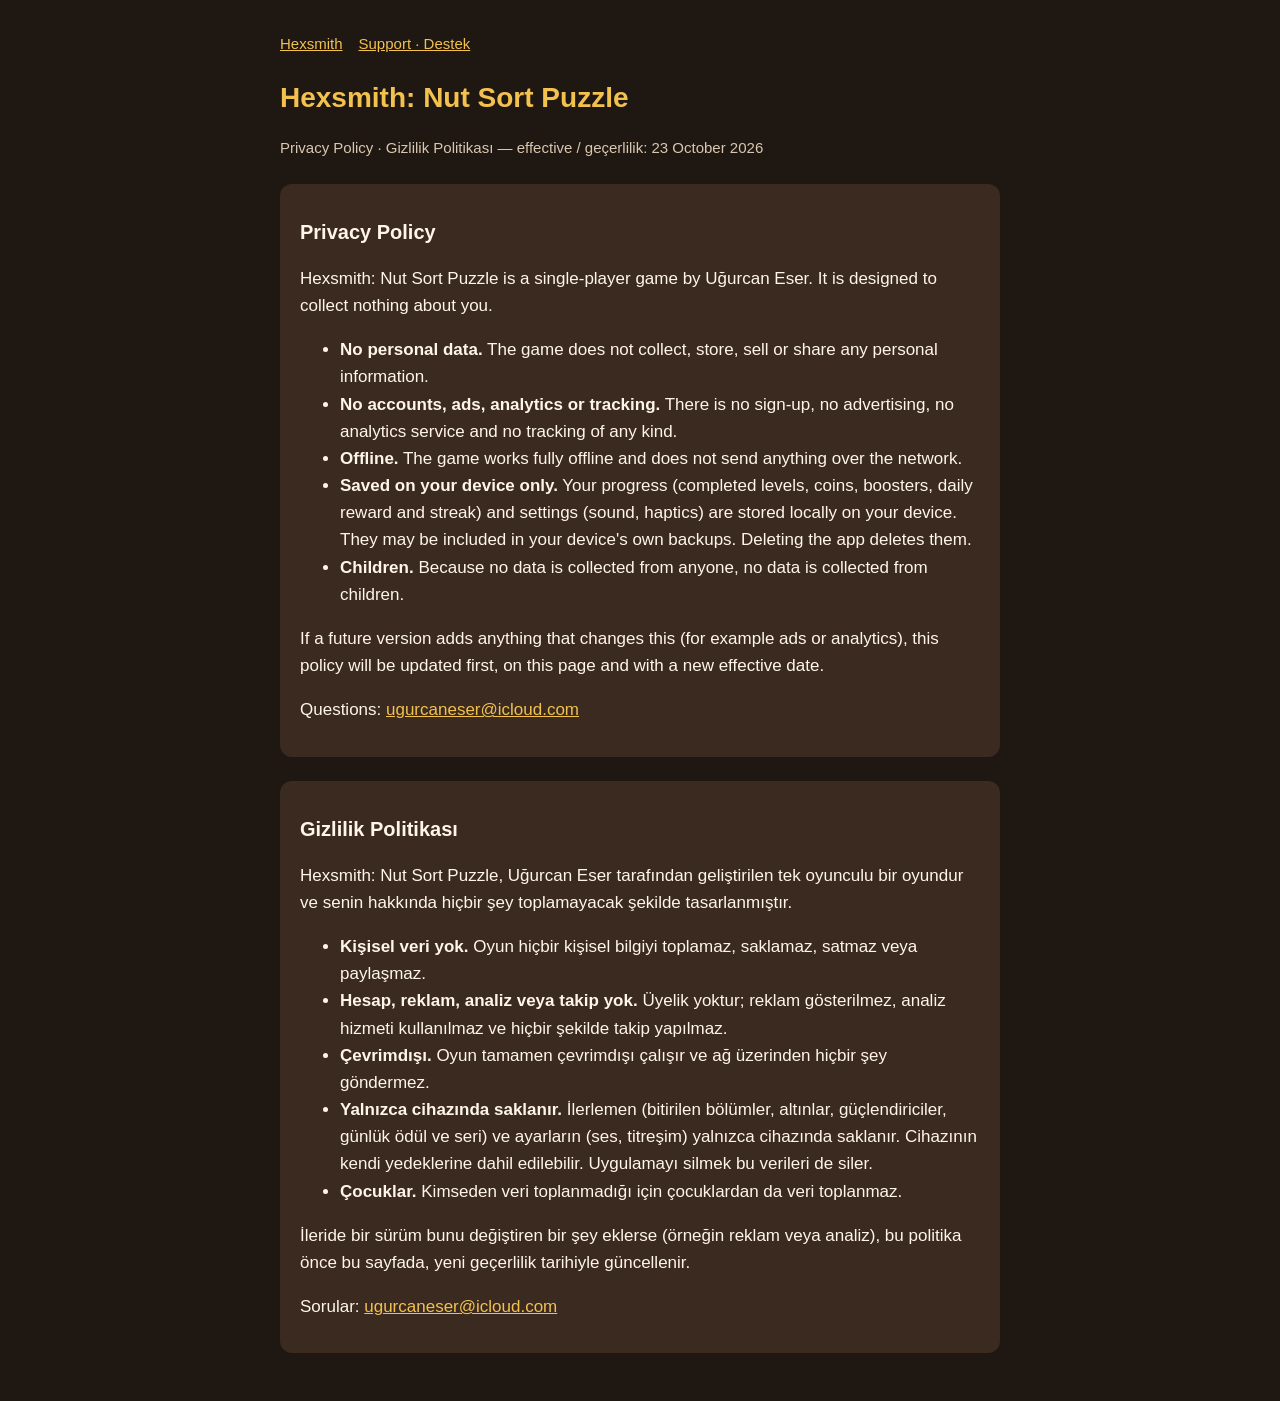
==== privacy/index.html @ e427c7c0 "feat: add Hexsmith privacy policy and support pages" ====
<!doctype html>
<html lang="en">
<head>
<meta charset="utf-8">
<meta name="viewport" content="width=device-width, initial-scale=1">
<title>Hexsmith – Privacy Policy / Gizlilik Politikası</title>
<link rel="icon" href="../icon.png">
<link rel="stylesheet" href="../style.css">
</head>
<body>
<main>
  <nav><a href="../">Hexsmith</a><a href="../support/">Support · Destek</a></nav>
  <h1>Hexsmith: Nut Sort Puzzle</h1>
  <p class="muted">Privacy Policy · Gizlilik Politikası — effective / geçerlilik: 23 October 2026</p>

  <section lang="en">
    <h2>Privacy Policy</h2>
    <p>Hexsmith: Nut Sort Puzzle is a single-player game by Uğurcan Eser. It is designed to collect nothing about you.</p>
    <ul>
      <li><strong>No personal data.</strong> The game does not collect, store, sell or share any personal information.</li>
      <li><strong>No accounts, ads, analytics or tracking.</strong> There is no sign-up, no advertising, no analytics service and no tracking of any kind.</li>
      <li><strong>Offline.</strong> The game works fully offline and does not send anything over the network.</li>
      <li><strong>Saved on your device only.</strong> Your progress (completed levels, coins, boosters, daily reward and streak) and settings (sound, haptics) are stored locally on your device. They may be included in your device's own backups. Deleting the app deletes them.</li>
      <li><strong>Children.</strong> Because no data is collected from anyone, no data is collected from children.</li>
    </ul>
    <p>If a future version adds anything that changes this (for example ads or analytics), this policy will be updated first, on this page and with a new effective date.</p>
    <p>Questions: <a href="mailto:ugurcaneser@icloud.com">ugurcaneser@icloud.com</a></p>
  </section>

  <section lang="tr">
    <h2>Gizlilik Politikası</h2>
    <p>Hexsmith: Nut Sort Puzzle, Uğurcan Eser tarafından geliştirilen tek oyunculu bir oyundur ve senin hakkında hiçbir şey toplamayacak şekilde tasarlanmıştır.</p>
    <ul>
      <li><strong>Kişisel veri yok.</strong> Oyun hiçbir kişisel bilgiyi toplamaz, saklamaz, satmaz veya paylaşmaz.</li>
      <li><strong>Hesap, reklam, analiz veya takip yok.</strong> Üyelik yoktur; reklam gösterilmez, analiz hizmeti kullanılmaz ve hiçbir şekilde takip yapılmaz.</li>
      <li><strong>Çevrimdışı.</strong> Oyun tamamen çevrimdışı çalışır ve ağ üzerinden hiçbir şey göndermez.</li>
      <li><strong>Yalnızca cihazında saklanır.</strong> İlerlemen (bitirilen bölümler, altınlar, güçlendiriciler, günlük ödül ve seri) ve ayarların (ses, titreşim) yalnızca cihazında saklanır. Cihazının kendi yedeklerine dahil edilebilir. Uygulamayı silmek bu verileri de siler.</li>
      <li><strong>Çocuklar.</strong> Kimseden veri toplanmadığı için çocuklardan da veri toplanmaz.</li>
    </ul>
    <p>İleride bir sürüm bunu değiştiren bir şey eklerse (örneğin reklam veya analiz), bu politika önce bu sayfada, yeni geçerlilik tarihiyle güncellenir.</p>
    <p>Sorular: <a href="mailto:ugurcaneser@icloud.com">ugurcaneser@icloud.com</a></p>
  </section>
</main>
</body>
</html>
---- style.css ----
:root { --bg: #1f1712; --card: #3a2a20; --text: #fff6e8; --muted: #d9c8b0; --accent: #f2c14e; }
body { margin: 0; background: var(--bg); color: var(--text);
       font: 17px/1.6 -apple-system, BlinkMacSystemFont, "Segoe UI", Roboto, sans-serif; }
main { max-width: 720px; margin: 0 auto; padding: 32px 16px 48px; }
h1 { color: var(--accent); font-size: 28px; margin: 0 0 4px; }
h2 { font-size: 20px; margin: 28px 0 8px; }
h3 { font-size: 17px; margin: 18px 0 2px; }
section { background: var(--card); border-radius: 12px; padding: 4px 20px 16px; margin-top: 24px; }
p, li { color: var(--text); }
.muted { color: var(--muted); font-size: 15px; }
a { color: var(--accent); }
nav { font-size: 15px; margin-bottom: 20px; }
nav a { margin-right: 16px; }
.icon { width: 128px; height: 128px; border-radius: 28px; }
.hero { text-align: center; }
.hero h1 { font-size: 36px; margin-top: 12px; }
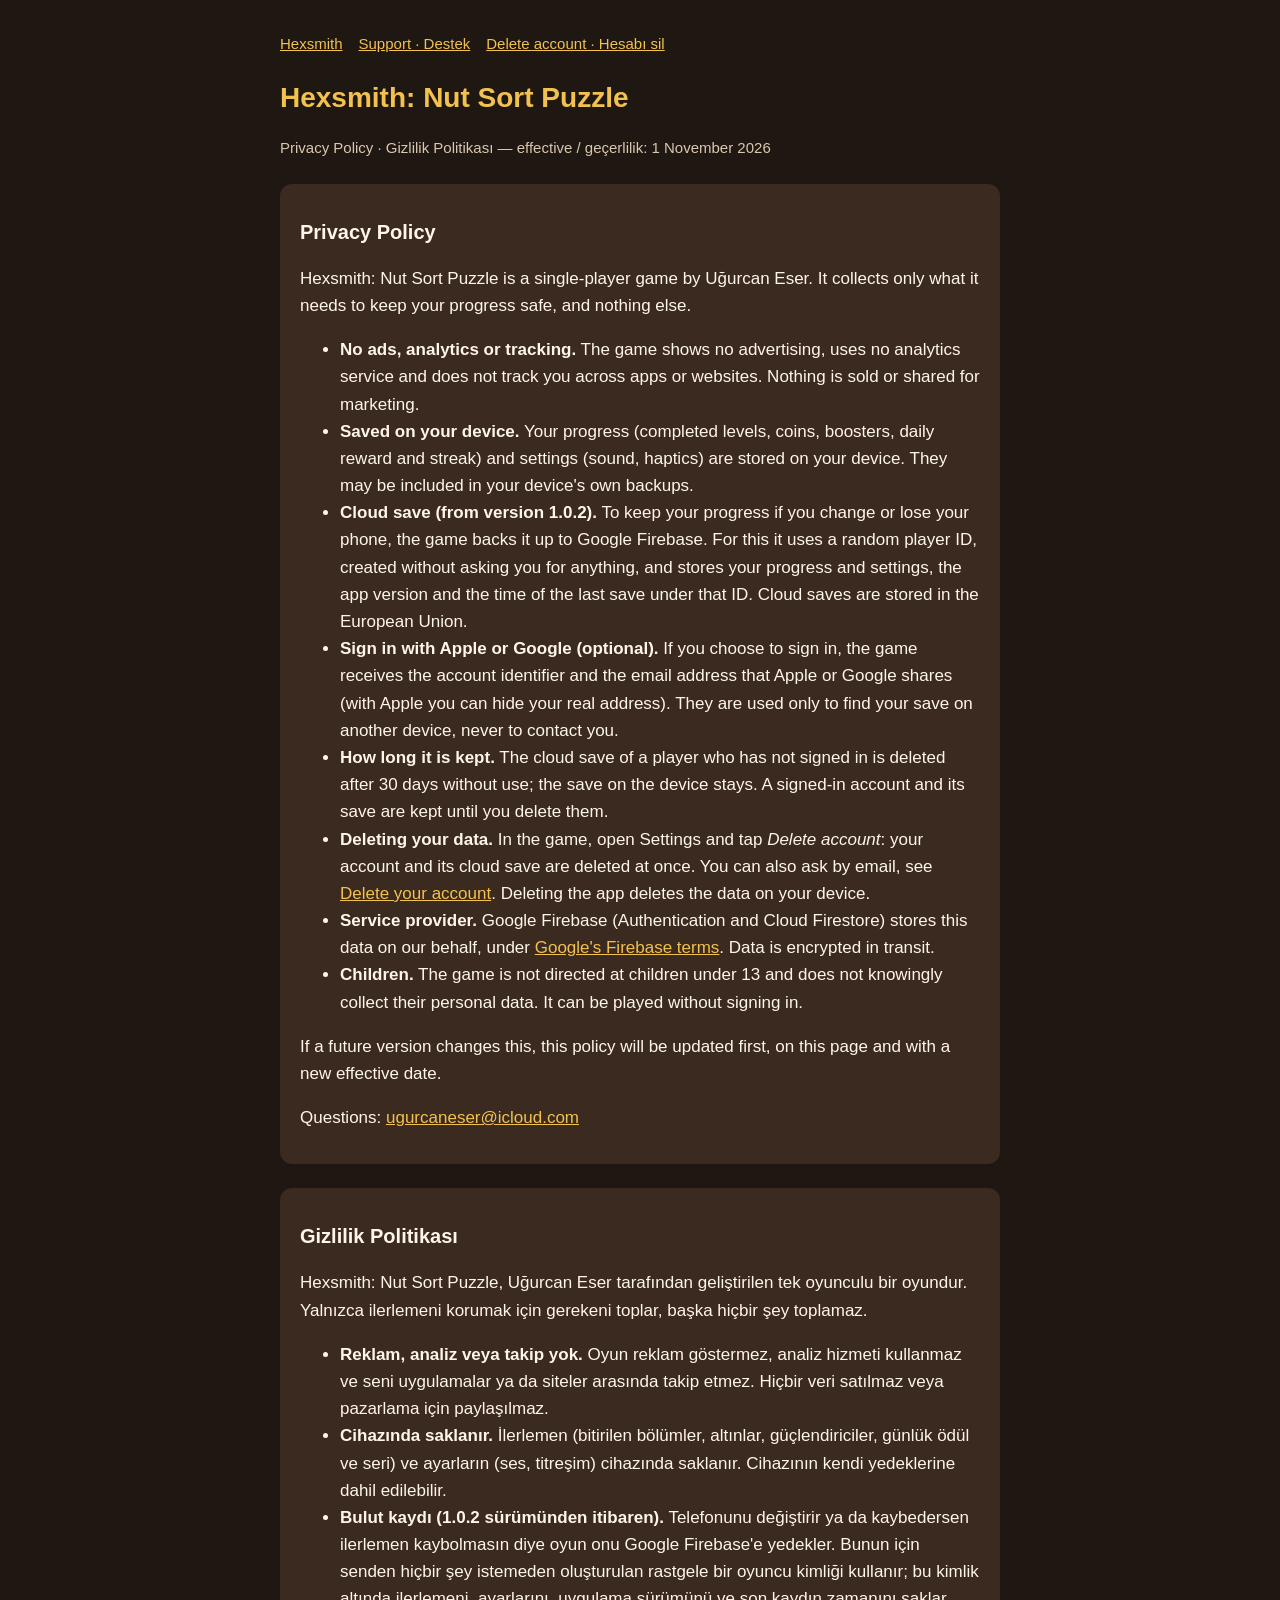
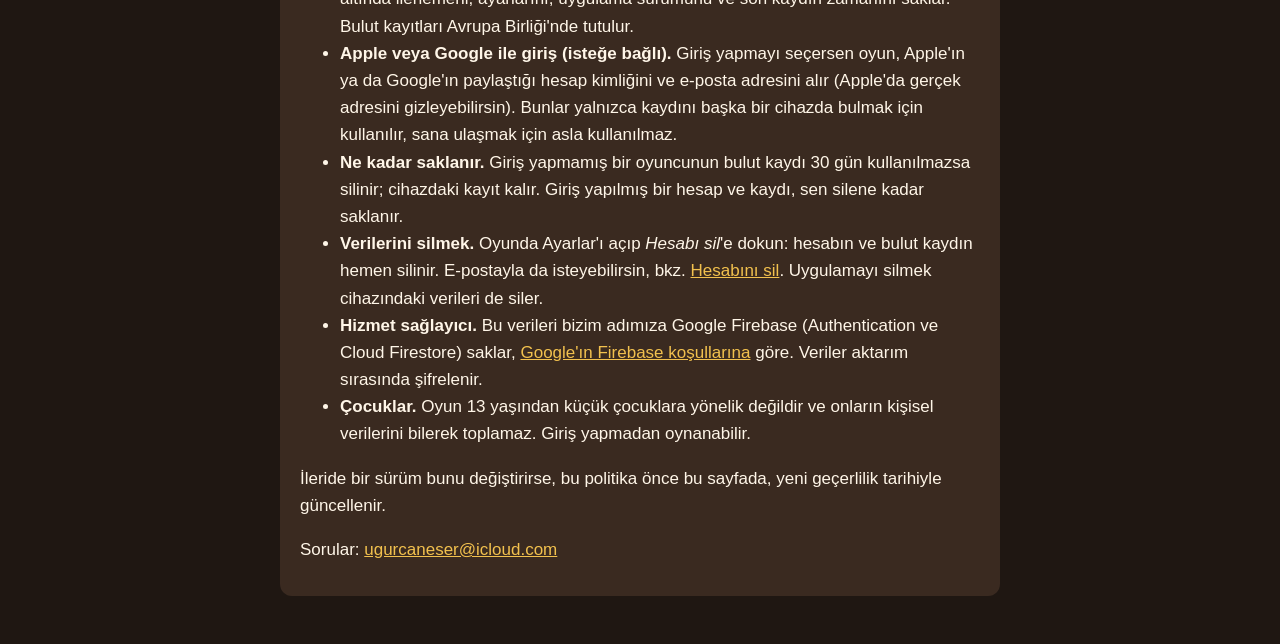
==== commit 25301977: "feat: describe the cloud save and add an account deletion page The privacy policy covers the cloud s" ====
--- a/privacy/index.html
+++ b/privacy/index.html
@@ -9,35 +9,41 @@
 </head>
 <body>
 <main>
-  <nav><a href="../">Hexsmith</a><a href="../support/">Support · Destek</a></nav>
+  <nav><a href="../">Hexsmith</a><a href="../support/">Support · Destek</a><a href="../delete-account/">Delete account · Hesabı sil</a></nav>
   <h1>Hexsmith: Nut Sort Puzzle</h1>
-  <p class="muted">Privacy Policy · Gizlilik Politikası — effective / geçerlilik: 23 October 2026</p>
+  <p class="muted">Privacy Policy · Gizlilik Politikası — effective / geçerlilik: 1 November 2026</p>
 
   <section lang="en">
     <h2>Privacy Policy</h2>
-    <p>Hexsmith: Nut Sort Puzzle is a single-player game by Uğurcan Eser. It is designed to collect nothing about you.</p>
+    <p>Hexsmith: Nut Sort Puzzle is a single-player game by Uğurcan Eser. It collects only what it needs to keep your progress safe, and nothing else.</p>
     <ul>
-      <li><strong>No personal data.</strong> The game does not collect, store, sell or share any personal information.</li>
-      <li><strong>No accounts, ads, analytics or tracking.</strong> There is no sign-up, no advertising, no analytics service and no tracking of any kind.</li>
-      <li><strong>Offline.</strong> The game works fully offline and does not send anything over the network.</li>
-      <li><strong>Saved on your device only.</strong> Your progress (completed levels, coins, boosters, daily reward and streak) and settings (sound, haptics) are stored locally on your device. They may be included in your device's own backups. Deleting the app deletes them.</li>
-      <li><strong>Children.</strong> Because no data is collected from anyone, no data is collected from children.</li>
+      <li><strong>No ads, analytics or tracking.</strong> The game shows no advertising, uses no analytics service and does not track you across apps or websites. Nothing is sold or shared for marketing.</li>
+      <li><strong>Saved on your device.</strong> Your progress (completed levels, coins, boosters, daily reward and streak) and settings (sound, haptics) are stored on your device. They may be included in your device's own backups.</li>
+      <li><strong>Cloud save (from version 1.0.2).</strong> To keep your progress if you change or lose your phone, the game backs it up to Google Firebase. For this it uses a random player ID, created without asking you for anything, and stores your progress and settings, the app version and the time of the last save under that ID. Cloud saves are stored in the European Union.</li>
+      <li><strong>Sign in with Apple or Google (optional).</strong> If you choose to sign in, the game receives the account identifier and the email address that Apple or Google shares (with Apple you can hide your real address). They are used only to find your save on another device, never to contact you.</li>
+      <li><strong>How long it is kept.</strong> The cloud save of a player who has not signed in is deleted after 30 days without use; the save on the device stays. A signed-in account and its save are kept until you delete them.</li>
+      <li><strong>Deleting your data.</strong> In the game, open Settings and tap <em>Delete account</em>: your account and its cloud save are deleted at once. You can also ask by email, see <a href="../delete-account/">Delete your account</a>. Deleting the app deletes the data on your device.</li>
+      <li><strong>Service provider.</strong> Google Firebase (Authentication and Cloud Firestore) stores this data on our behalf, under <a href="https://firebase.google.com/support/privacy">Google's Firebase terms</a>. Data is encrypted in transit.</li>
+      <li><strong>Children.</strong> The game is not directed at children under 13 and does not knowingly collect their personal data. It can be played without signing in.</li>
     </ul>
-    <p>If a future version adds anything that changes this (for example ads or analytics), this policy will be updated first, on this page and with a new effective date.</p>
+    <p>If a future version changes this, this policy will be updated first, on this page and with a new effective date.</p>
     <p>Questions: <a href="mailto:ugurcaneser@icloud.com">ugurcaneser@icloud.com</a></p>
   </section>
 
   <section lang="tr">
     <h2>Gizlilik Politikası</h2>
-    <p>Hexsmith: Nut Sort Puzzle, Uğurcan Eser tarafından geliştirilen tek oyunculu bir oyundur ve senin hakkında hiçbir şey toplamayacak şekilde tasarlanmıştır.</p>
+    <p>Hexsmith: Nut Sort Puzzle, Uğurcan Eser tarafından geliştirilen tek oyunculu bir oyundur. Yalnızca ilerlemeni korumak için gerekeni toplar, başka hiçbir şey toplamaz.</p>
     <ul>
-      <li><strong>Kişisel veri yok.</strong> Oyun hiçbir kişisel bilgiyi toplamaz, saklamaz, satmaz veya paylaşmaz.</li>
-      <li><strong>Hesap, reklam, analiz veya takip yok.</strong> Üyelik yoktur; reklam gösterilmez, analiz hizmeti kullanılmaz ve hiçbir şekilde takip yapılmaz.</li>
-      <li><strong>Çevrimdışı.</strong> Oyun tamamen çevrimdışı çalışır ve ağ üzerinden hiçbir şey göndermez.</li>
-      <li><strong>Yalnızca cihazında saklanır.</strong> İlerlemen (bitirilen bölümler, altınlar, güçlendiriciler, günlük ödül ve seri) ve ayarların (ses, titreşim) yalnızca cihazında saklanır. Cihazının kendi yedeklerine dahil edilebilir. Uygulamayı silmek bu verileri de siler.</li>
-      <li><strong>Çocuklar.</strong> Kimseden veri toplanmadığı için çocuklardan da veri toplanmaz.</li>
+      <li><strong>Reklam, analiz veya takip yok.</strong> Oyun reklam göstermez, analiz hizmeti kullanmaz ve seni uygulamalar ya da siteler arasında takip etmez. Hiçbir veri satılmaz veya pazarlama için paylaşılmaz.</li>
+      <li><strong>Cihazında saklanır.</strong> İlerlemen (bitirilen bölümler, altınlar, güçlendiriciler, günlük ödül ve seri) ve ayarların (ses, titreşim) cihazında saklanır. Cihazının kendi yedeklerine dahil edilebilir.</li>
+      <li><strong>Bulut kaydı (1.0.2 sürümünden itibaren).</strong> Telefonunu değiştirir ya da kaybedersen ilerlemen kaybolmasın diye oyun onu Google Firebase'e yedekler. Bunun için senden hiçbir şey istemeden oluşturulan rastgele bir oyuncu kimliği kullanır; bu kimlik altında ilerlemeni, ayarlarını, uygulama sürümünü ve son kaydın zamanını saklar. Bulut kayıtları Avrupa Birliği'nde tutulur.</li>
+      <li><strong>Apple veya Google ile giriş (isteğe bağlı).</strong> Giriş yapmayı seçersen oyun, Apple'ın ya da Google'ın paylaştığı hesap kimliğini ve e-posta adresini alır (Apple'da gerçek adresini gizleyebilirsin). Bunlar yalnızca kaydını başka bir cihazda bulmak için kullanılır, sana ulaşmak için asla kullanılmaz.</li>
+      <li><strong>Ne kadar saklanır.</strong> Giriş yapmamış bir oyuncunun bulut kaydı 30 gün kullanılmazsa silinir; cihazdaki kayıt kalır. Giriş yapılmış bir hesap ve kaydı, sen silene kadar saklanır.</li>
+      <li><strong>Verilerini silmek.</strong> Oyunda Ayarlar'ı açıp <em>Hesabı sil</em>'e dokun: hesabın ve bulut kaydın hemen silinir. E-postayla da isteyebilirsin, bkz. <a href="../delete-account/">Hesabını sil</a>. Uygulamayı silmek cihazındaki verileri de siler.</li>
+      <li><strong>Hizmet sağlayıcı.</strong> Bu verileri bizim adımıza Google Firebase (Authentication ve Cloud Firestore) saklar, <a href="https://firebase.google.com/support/privacy">Google'ın Firebase koşullarına</a> göre. Veriler aktarım sırasında şifrelenir.</li>
+      <li><strong>Çocuklar.</strong> Oyun 13 yaşından küçük çocuklara yönelik değildir ve onların kişisel verilerini bilerek toplamaz. Giriş yapmadan oynanabilir.</li>
     </ul>
-    <p>İleride bir sürüm bunu değiştiren bir şey eklerse (örneğin reklam veya analiz), bu politika önce bu sayfada, yeni geçerlilik tarihiyle güncellenir.</p>
+    <p>İleride bir sürüm bunu değiştirirse, bu politika önce bu sayfada, yeni geçerlilik tarihiyle güncellenir.</p>
     <p>Sorular: <a href="mailto:ugurcaneser@icloud.com">ugurcaneser@icloud.com</a></p>
   </section>
 </main>
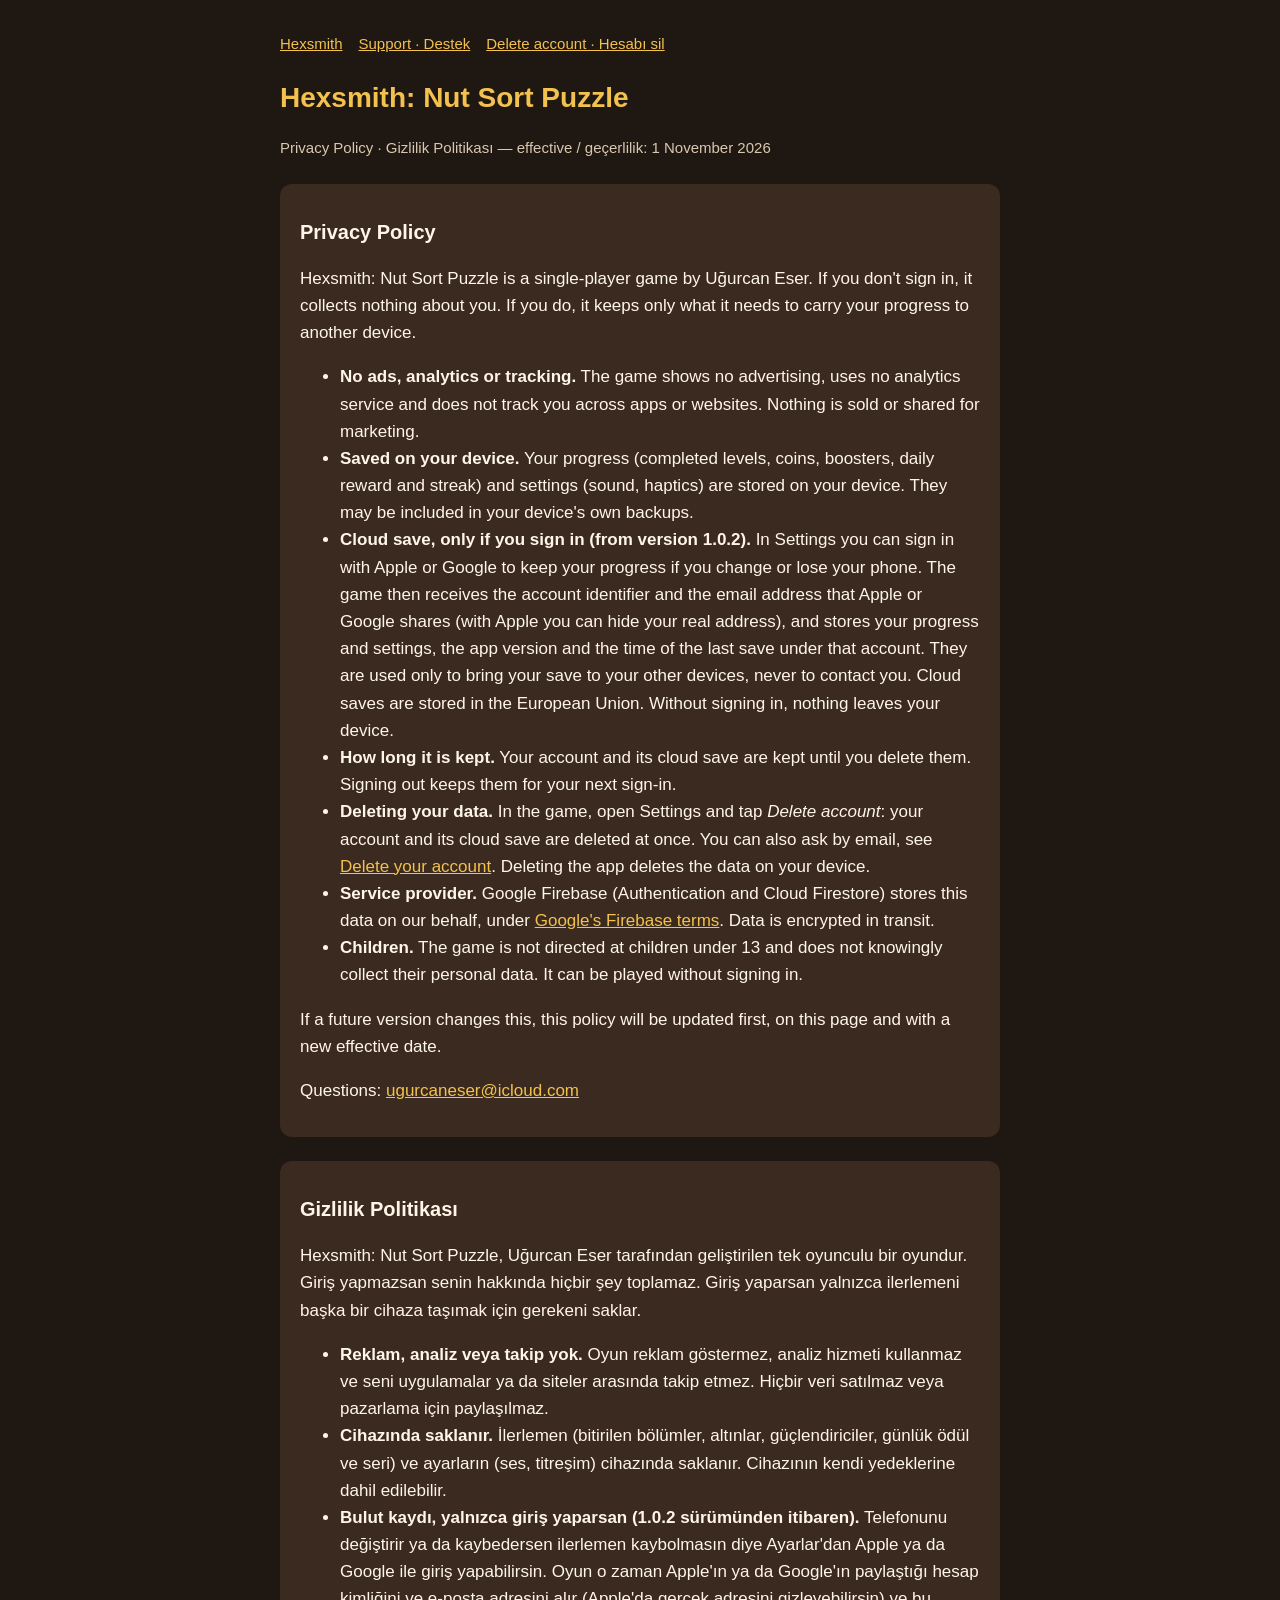
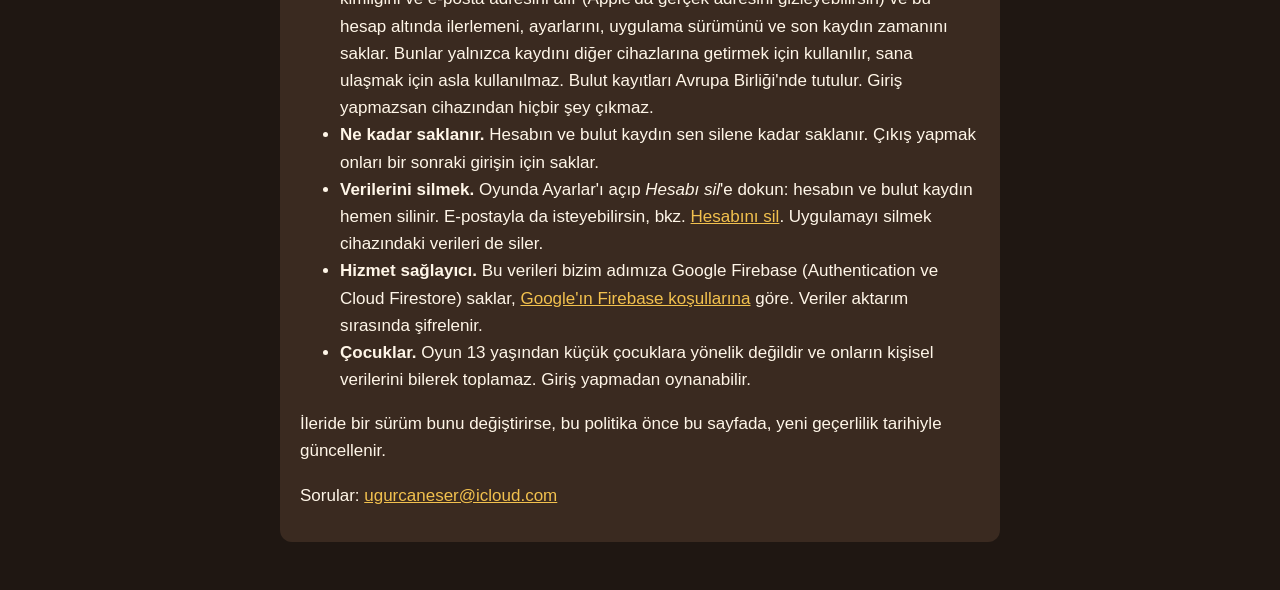
==== commit a0410654: "docs: keep the cloud save to players who sign in Guests are no longer backed up: nothing leaves the " ====
--- a/privacy/index.html
+++ b/privacy/index.html
@@ -15,13 +15,12 @@
 
   <section lang="en">
     <h2>Privacy Policy</h2>
-    <p>Hexsmith: Nut Sort Puzzle is a single-player game by Uğurcan Eser. It collects only what it needs to keep your progress safe, and nothing else.</p>
+    <p>Hexsmith: Nut Sort Puzzle is a single-player game by Uğurcan Eser. If you don't sign in, it collects nothing about you. If you do, it keeps only what it needs to carry your progress to another device.</p>
     <ul>
       <li><strong>No ads, analytics or tracking.</strong> The game shows no advertising, uses no analytics service and does not track you across apps or websites. Nothing is sold or shared for marketing.</li>
       <li><strong>Saved on your device.</strong> Your progress (completed levels, coins, boosters, daily reward and streak) and settings (sound, haptics) are stored on your device. They may be included in your device's own backups.</li>
-      <li><strong>Cloud save (from version 1.0.2).</strong> To keep your progress if you change or lose your phone, the game backs it up to Google Firebase. For this it uses a random player ID, created without asking you for anything, and stores your progress and settings, the app version and the time of the last save under that ID. Cloud saves are stored in the European Union.</li>
-      <li><strong>Sign in with Apple or Google (optional).</strong> If you choose to sign in, the game receives the account identifier and the email address that Apple or Google shares (with Apple you can hide your real address). They are used only to find your save on another device, never to contact you.</li>
-      <li><strong>How long it is kept.</strong> The cloud save of a player who has not signed in is deleted after 30 days without use; the save on the device stays. A signed-in account and its save are kept until you delete them.</li>
+      <li><strong>Cloud save, only if you sign in (from version 1.0.2).</strong> In Settings you can sign in with Apple or Google to keep your progress if you change or lose your phone. The game then receives the account identifier and the email address that Apple or Google shares (with Apple you can hide your real address), and stores your progress and settings, the app version and the time of the last save under that account. They are used only to bring your save to your other devices, never to contact you. Cloud saves are stored in the European Union. Without signing in, nothing leaves your device.</li>
+      <li><strong>How long it is kept.</strong> Your account and its cloud save are kept until you delete them. Signing out keeps them for your next sign-in.</li>
       <li><strong>Deleting your data.</strong> In the game, open Settings and tap <em>Delete account</em>: your account and its cloud save are deleted at once. You can also ask by email, see <a href="../delete-account/">Delete your account</a>. Deleting the app deletes the data on your device.</li>
       <li><strong>Service provider.</strong> Google Firebase (Authentication and Cloud Firestore) stores this data on our behalf, under <a href="https://firebase.google.com/support/privacy">Google's Firebase terms</a>. Data is encrypted in transit.</li>
       <li><strong>Children.</strong> The game is not directed at children under 13 and does not knowingly collect their personal data. It can be played without signing in.</li>
@@ -32,13 +31,12 @@
 
   <section lang="tr">
     <h2>Gizlilik Politikası</h2>
-    <p>Hexsmith: Nut Sort Puzzle, Uğurcan Eser tarafından geliştirilen tek oyunculu bir oyundur. Yalnızca ilerlemeni korumak için gerekeni toplar, başka hiçbir şey toplamaz.</p>
+    <p>Hexsmith: Nut Sort Puzzle, Uğurcan Eser tarafından geliştirilen tek oyunculu bir oyundur. Giriş yapmazsan senin hakkında hiçbir şey toplamaz. Giriş yaparsan yalnızca ilerlemeni başka bir cihaza taşımak için gerekeni saklar.</p>
     <ul>
       <li><strong>Reklam, analiz veya takip yok.</strong> Oyun reklam göstermez, analiz hizmeti kullanmaz ve seni uygulamalar ya da siteler arasında takip etmez. Hiçbir veri satılmaz veya pazarlama için paylaşılmaz.</li>
       <li><strong>Cihazında saklanır.</strong> İlerlemen (bitirilen bölümler, altınlar, güçlendiriciler, günlük ödül ve seri) ve ayarların (ses, titreşim) cihazında saklanır. Cihazının kendi yedeklerine dahil edilebilir.</li>
-      <li><strong>Bulut kaydı (1.0.2 sürümünden itibaren).</strong> Telefonunu değiştirir ya da kaybedersen ilerlemen kaybolmasın diye oyun onu Google Firebase'e yedekler. Bunun için senden hiçbir şey istemeden oluşturulan rastgele bir oyuncu kimliği kullanır; bu kimlik altında ilerlemeni, ayarlarını, uygulama sürümünü ve son kaydın zamanını saklar. Bulut kayıtları Avrupa Birliği'nde tutulur.</li>
-      <li><strong>Apple veya Google ile giriş (isteğe bağlı).</strong> Giriş yapmayı seçersen oyun, Apple'ın ya da Google'ın paylaştığı hesap kimliğini ve e-posta adresini alır (Apple'da gerçek adresini gizleyebilirsin). Bunlar yalnızca kaydını başka bir cihazda bulmak için kullanılır, sana ulaşmak için asla kullanılmaz.</li>
-      <li><strong>Ne kadar saklanır.</strong> Giriş yapmamış bir oyuncunun bulut kaydı 30 gün kullanılmazsa silinir; cihazdaki kayıt kalır. Giriş yapılmış bir hesap ve kaydı, sen silene kadar saklanır.</li>
+      <li><strong>Bulut kaydı, yalnızca giriş yaparsan (1.0.2 sürümünden itibaren).</strong> Telefonunu değiştirir ya da kaybedersen ilerlemen kaybolmasın diye Ayarlar'dan Apple ya da Google ile giriş yapabilirsin. Oyun o zaman Apple'ın ya da Google'ın paylaştığı hesap kimliğini ve e-posta adresini alır (Apple'da gerçek adresini gizleyebilirsin) ve bu hesap altında ilerlemeni, ayarlarını, uygulama sürümünü ve son kaydın zamanını saklar. Bunlar yalnızca kaydını diğer cihazlarına getirmek için kullanılır, sana ulaşmak için asla kullanılmaz. Bulut kayıtları Avrupa Birliği'nde tutulur. Giriş yapmazsan cihazından hiçbir şey çıkmaz.</li>
+      <li><strong>Ne kadar saklanır.</strong> Hesabın ve bulut kaydın sen silene kadar saklanır. Çıkış yapmak onları bir sonraki girişin için saklar.</li>
       <li><strong>Verilerini silmek.</strong> Oyunda Ayarlar'ı açıp <em>Hesabı sil</em>'e dokun: hesabın ve bulut kaydın hemen silinir. E-postayla da isteyebilirsin, bkz. <a href="../delete-account/">Hesabını sil</a>. Uygulamayı silmek cihazındaki verileri de siler.</li>
       <li><strong>Hizmet sağlayıcı.</strong> Bu verileri bizim adımıza Google Firebase (Authentication ve Cloud Firestore) saklar, <a href="https://firebase.google.com/support/privacy">Google'ın Firebase koşullarına</a> göre. Veriler aktarım sırasında şifrelenir.</li>
       <li><strong>Çocuklar.</strong> Oyun 13 yaşından küçük çocuklara yönelik değildir ve onların kişisel verilerini bilerek toplamaz. Giriş yapmadan oynanabilir.</li>
